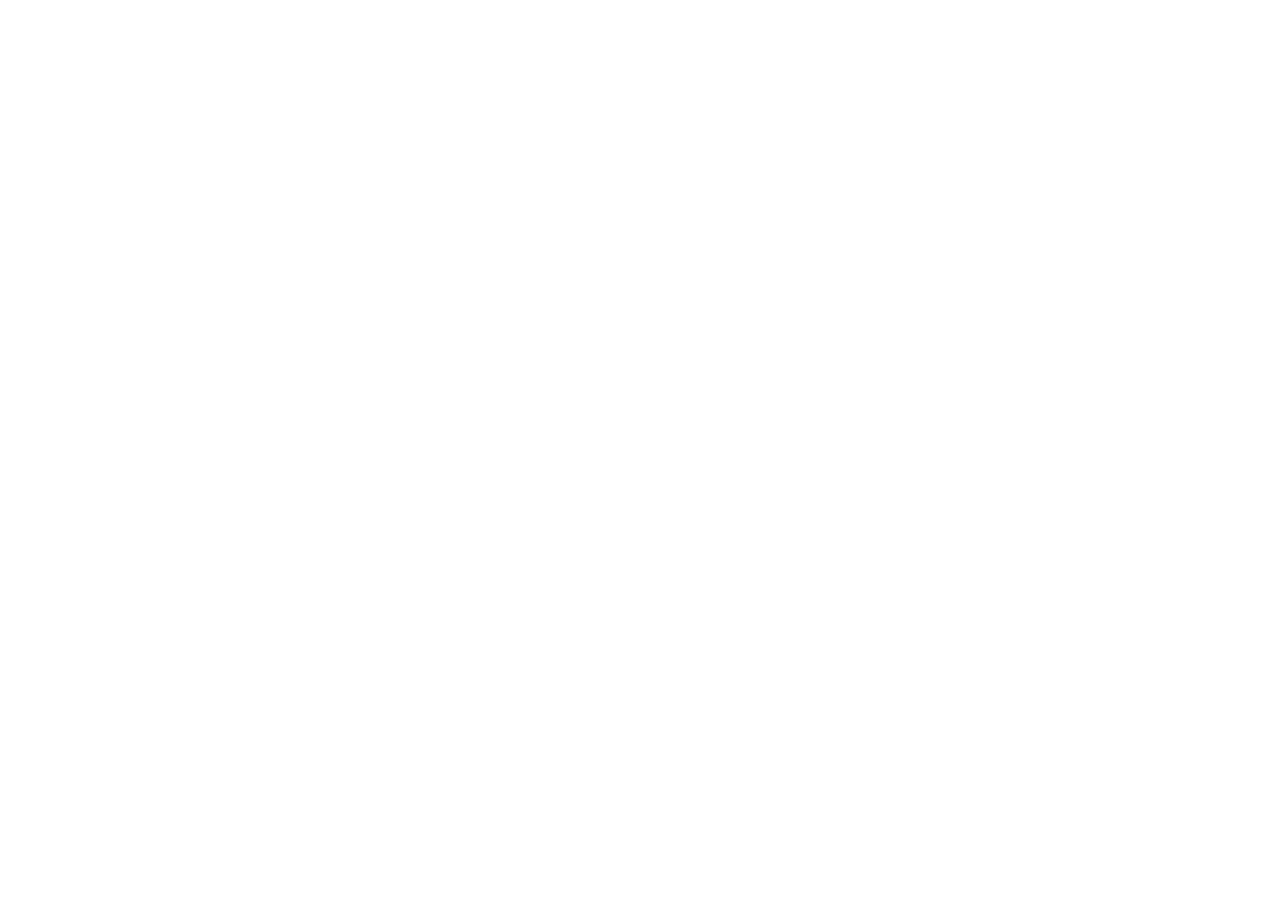
==== De07/index.html @ 96cd42d1 "update name" ====
<!DOCTYPE html>
<html lang="en">
<head>
    <meta charset="UTF-8">
    <meta name="viewport" content="width=device-width, initial-scale=1.0">
    <title>De07</title>
</head>
<body>
    
</body>
</html>
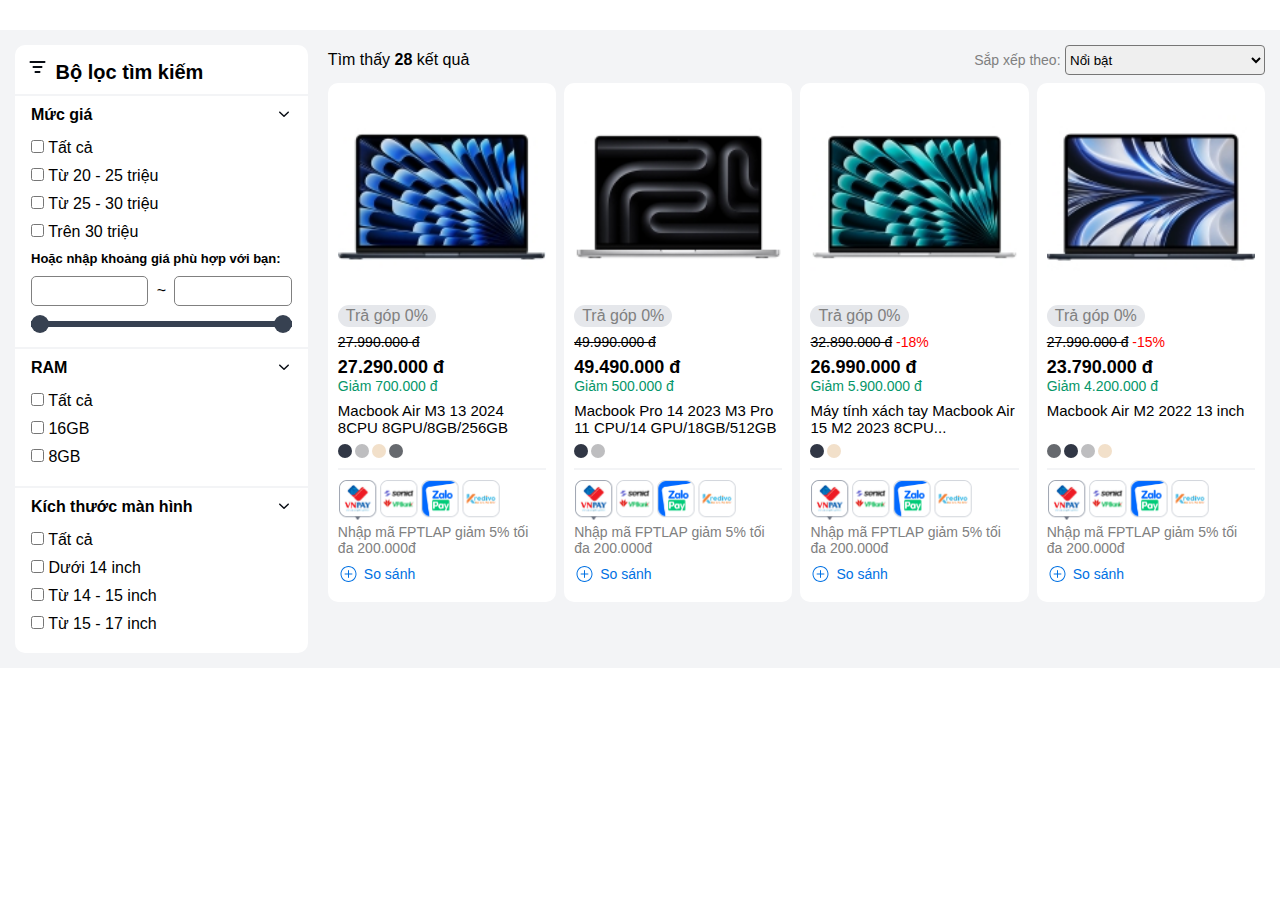
==== commit 4ded3e69: "Complete topic 7" ====
--- a/De07/index.html
+++ b/De07/index.html
@@ -1,11 +1,260 @@
 <!DOCTYPE html>
 <html lang="en">
+
 <head>
     <meta charset="UTF-8">
     <meta name="viewport" content="width=device-width, initial-scale=1.0">
     <title>De07</title>
+    <link rel="stylesheet" href="style.css">
 </head>
+
 <body>
-    
+    <div class="container-fluid">
+        <div class="row-left">
+            <div class="header">
+                <span class="filter">
+                    <svg class="mr-1" width="25" height="24" viewBox="0 0 25 24" fill="none"
+                        xmlns="http://www.w3.org/2000/svg">
+                        <path
+                            d="M10.5 16H14.5C15.0523 16 15.5 16.4477 15.5 17C15.5 17.5128 15.114 17.9355 14.6166 17.9933L14.5 18H10.5C9.94772 18 9.5 17.5523 9.5 17C9.5 16.4872 9.88604 16.0645 10.3834 16.0067L10.5 16H14.5H10.5ZM8.5 11H16.5C17.0523 11 17.5 11.4477 17.5 12C17.5 12.5128 17.114 12.9355 16.6166 12.9933L16.5 13H8.5C7.94772 13 7.5 12.5523 7.5 12C7.5 11.4872 7.88604 11.0645 8.38338 11.0067L8.5 11H16.5H8.5ZM5.5 6H19.5C20.0523 6 20.5 6.44772 20.5 7C20.5 7.51284 20.114 7.93551 19.6166 7.99327L19.5 8H5.5C4.94772 8 4.5 7.55228 4.5 7C4.5 6.48716 4.88604 6.06449 5.38338 6.00673L5.5 6H19.5H5.5Z"
+                            fill="#090D14"></path>
+                    </svg>
+                    Bộ lọc tìm kiếm
+                </span>
+            </div>
+            <div class="divider"></div>
+            <div class="choose-price choose">
+                <div class="accordion-active">
+                    <span>Mức giá</span>
+                    <svg width="16" height="16" viewBox="0 0 16 16" fill="none" xmlns="http://www.w3.org/2000/svg">
+                        <path
+                            d="M3.20041 5.73966C3.48226 5.43613 3.95681 5.41856 4.26034 5.70041L8 9.22652L11.7397 5.70041C12.0432 5.41856 12.5177 5.43613 12.7996 5.73966C13.0815 6.0432 13.0639 6.51775 12.7603 6.7996L8.51034 10.7996C8.22258 11.0668 7.77743 11.0668 7.48967 10.7996L3.23966 6.7996C2.93613 6.51775 2.91856 6.0432 3.20041 5.73966Z"
+                            fill="#090D14"></path>
+                    </svg>
+                </div>
+                <div class="accordion-collapse">
+                    <ul class="flex-col">
+                        <li>
+                            <input type="checkbox" name="price-range"> Tất cả
+                        </li>
+                        <li>
+                            <input type="checkbox" name="price-range"> Từ 20 - 25 triệu
+                        </li>
+                        <li>
+                            <input type="checkbox" name="price-range"> Từ 25 - 30 triệu
+                        </li>
+                        <li>
+                            <input type="checkbox" name="price-range"> Trên 30 triệu
+                        </li>
+                    </ul>
+                </div>
+                <p class="title-price-range">Hoặc nhập khoảng giá phù hợp với bạn:</p>
+                <div class="text-price-range">
+                    <input type="text" class="range-min">
+                    ~
+                    <input type="text" class="range-max">
+                </div>
+                <div class="range-slider">
+                    <input type="range" id="range1" min="0" max="100" value="0" oninput="slideOne()" />
+                    <input type="range" id="range2" min="0" max="100" value="100" oninput="slideTwo()" />
+                    <div class="slider-track"></div>
+                    <div class="slider-range"></div>
+                </div>
+                <script>
+                    let sliderOne = document.getElementById("range1");
+                    let sliderTwo = document.getElementById("range2");
+                    let sliderTrack = document.querySelector(".slider-track");
+                    let sliderRange = document.querySelector(".slider-range");
+                    function slideOne() {
+                        if (parseInt(sliderTwo.value) - parseInt(sliderOne.value) <= 0) {
+                            sliderOne.value = sliderTwo.value;
+                        }
+                        fillColor();
+                    }
+                    function slideTwo() {
+                        if (parseInt(sliderTwo.value) - parseInt(sliderOne.value) <= 0) {
+                            sliderTwo.value = sliderOne.value;
+                        }
+                        fillColor();
+                    }
+                    function fillColor() {
+                        let percent1 = (sliderOne.value / sliderOne.max) * 100;
+                        let percent2 = (sliderTwo.value / sliderTwo.max) * 100;
+                        sliderRange.style.left = percent1 + "%";
+                        sliderRange.style.width = (percent2 - percent1) + "%";
+                    }
+                    fillColor();
+                </script>
+            </div>
+            <div class="divider"></div>
+            <div class="choose-ram choose">
+                <div class="accordion-active">
+                    <span>RAM</span>
+                    <svg width="16" height="16" viewBox="0 0 16 16" fill="none" xmlns="http://www.w3.org/2000/svg">
+                        <path
+                            d="M3.20041 5.73966C3.48226 5.43613 3.95681 5.41856 4.26034 5.70041L8 9.22652L11.7397 5.70041C12.0432 5.41856 12.5177 5.43613 12.7996 5.73966C13.0815 6.0432 13.0639 6.51775 12.7603 6.7996L8.51034 10.7996C8.22258 11.0668 7.77743 11.0668 7.48967 10.7996L3.23966 6.7996C2.93613 6.51775 2.91856 6.0432 3.20041 5.73966Z"
+                            fill="#090D14"></path>
+                    </svg>
+                </div>
+                <div class="accordion-collapse">
+                    <ul class="flex-col">
+                        <li>
+                            <input type="checkbox" name="val-ram"> Tất cả
+                        </li>
+                        <li>
+                            <input type="checkbox" name="val-ram"> 16GB
+                        </li>
+                        <li>
+                            <input type="checkbox" name="val-ram"> 8GB
+                        </li>
+                    </ul>
+                </div>  
+            </div>
+            <div class="divider"></div>
+            <div class="choose-size-screen choose">
+                <div class="accordion-active">
+                    <span>Kích thước màn hình</span>
+                    <svg width="16" height="16" viewBox="0 0 16 16" fill="none" xmlns="http://www.w3.org/2000/svg">
+                        <path
+                            d="M3.20041 5.73966C3.48226 5.43613 3.95681 5.41856 4.26034 5.70041L8 9.22652L11.7397 5.70041C12.0432 5.41856 12.5177 5.43613 12.7996 5.73966C13.0815 6.0432 13.0639 6.51775 12.7603 6.7996L8.51034 10.7996C8.22258 11.0668 7.77743 11.0668 7.48967 10.7996L3.23966 6.7996C2.93613 6.51775 2.91856 6.0432 3.20041 5.73966Z"
+                            fill="#090D14"></path>
+                    </svg>
+                </div>
+                <div class="accordion-collapse">
+                    <ul class="flex-col">
+                        <li>
+                            <input type="checkbox" name="val-screen"> Tất cả
+                        </li>
+                        <li>
+                            <input type="checkbox" name="val-screen"> Dưới 14 inch
+                        </li>
+                        <li>
+                            <input type="checkbox" name="val-screen"> Từ 14 - 15 inch
+                        </li>
+                        <li>
+                            <input type="checkbox" name="val-screen"> Từ 15 - 17 inch
+                        </li>
+                    </ul>
+                </div>
+            </div>
+        </div>
+        <div class="row-right">
+            <div class="header-right">
+                <p class="result">Tìm thấy <strong>28</strong> kết quả</p>
+                <div class="sort">
+                    <span>Sắp xếp theo:</span>
+                    <select name="sort" id="sort">
+                        <option value="default">Nổi bật</option>
+                        <option value="price-asc">Giá thấp nhất</option>
+                        <option value="price-desc">Giá cao nhất</option>
+                        <option value="zero">Trả góp 0%</option>
+                    </select>
+                </div>
+            </div>
+            <div class="all-item">
+                <div class="item">
+                    <img src="img/mac1.jpg" alt="" class="img-item">
+                    <div class="line-tg">Trả góp 0%</div>
+                    <div class="real-price">
+                        <span class="value">27.990.000 đ</span>
+                        <!-- <span class="discount">-14%</span> -->
+                    </div>
+                    <p class="price">27.290.000 đ</p>
+                    <p class="price-discount">Giảm 700.000 đ</p>
+                    <p class="name">Macbook Air M3 13 2024 8CPU 8GPU/8GB/256GB</p>
+                    <ul class="color-wrap">
+                        <li class="color-gray-black"></li>
+                        <li class="color-gray-white"></li>
+                        <li class="color-gold"></li>
+                        <li class="color-gray"></li>
+                    </ul>
+                    <div class="divider"></div>
+                    <div class="icon-back">
+                        <img src="img/icon.png" alt="">
+                    </div>
+                    <p class="text1">Nhập mã FPTLAP giảm 5% tối đa 200.000đ</p>
+                    <div class="compare">
+                        <svg width="21" height="20" viewBox="0 0 21 20" fill="none" xmlns="http://www.w3.org/2000/svg"><path d="M6.5 10C6.5 9.72386 6.72386 9.5 7 9.5H10V6.5C10 6.22386 10.2239 6 10.5 6C10.7761 6 11 6.22386 11 6.5V9.5H14C14.2761 9.5 14.5 9.72386 14.5 10C14.5 10.2761 14.2761 10.5 14 10.5H11V13.5C11 13.7761 10.7761 14 10.5 14C10.2239 14 10 13.7761 10 13.5V10.5H7C6.72386 10.5 6.5 10.2761 6.5 10ZM10.5 18C14.9183 18 18.5 14.4183 18.5 10C18.5 5.58172 14.9183 2 10.5 2C6.08172 2 2.5 5.58172 2.5 10C2.5 14.4183 6.08172 18 10.5 18ZM10.5 17C6.63401 17 3.5 13.866 3.5 10C3.5 6.13401 6.63401 3 10.5 3C14.366 3 17.5 6.13401 17.5 10C17.5 13.866 14.366 17 10.5 17Z" fill="#0071e3"></path></svg>
+                        <span>So sánh</span>
+                    </div>
+                </div>
+                <div class="item">
+                    <img src="img/mac2.jpg" alt="" class="img-item">
+                    <div class="line-tg">Trả góp 0%</div>
+                    <div class="real-price">
+                        <span class="value">49.990.000 đ</span>
+                        <!-- <span class="discount">-14%</span> -->
+                    </div>
+                    <p class="price">49.490.000 đ</p>
+                    <p class="price-discount">Giảm 500.000 đ</p>
+                    <p class="name">Macbook Pro 14 2023 M3 Pro 11 CPU/14 GPU/18GB/512GB</p>
+                    <ul class="color-wrap">
+                        <li class="color-gray-black"></li>
+                        <li class="color-gray-white"></li>
+                    </ul>
+                    <div class="divider"></div>
+                    <div class="icon-back">
+                        <img src="img/icon.png" alt="">
+                    </div>
+                    <p class="text1">Nhập mã FPTLAP giảm 5% tối đa 200.000đ</p>
+                    <div class="compare">
+                        <svg width="21" height="20" viewBox="0 0 21 20" fill="none" xmlns="http://www.w3.org/2000/svg"><path d="M6.5 10C6.5 9.72386 6.72386 9.5 7 9.5H10V6.5C10 6.22386 10.2239 6 10.5 6C10.7761 6 11 6.22386 11 6.5V9.5H14C14.2761 9.5 14.5 9.72386 14.5 10C14.5 10.2761 14.2761 10.5 14 10.5H11V13.5C11 13.7761 10.7761 14 10.5 14C10.2239 14 10 13.7761 10 13.5V10.5H7C6.72386 10.5 6.5 10.2761 6.5 10ZM10.5 18C14.9183 18 18.5 14.4183 18.5 10C18.5 5.58172 14.9183 2 10.5 2C6.08172 2 2.5 5.58172 2.5 10C2.5 14.4183 6.08172 18 10.5 18ZM10.5 17C6.63401 17 3.5 13.866 3.5 10C3.5 6.13401 6.63401 3 10.5 3C14.366 3 17.5 6.13401 17.5 10C17.5 13.866 14.366 17 10.5 17Z" fill="#0071e3"></path></svg>
+                        <span>So sánh</span>
+                    </div>
+                </div>
+                <div class="item">
+                    <img src="img/mac3.jpg" alt="" class="img-item">
+                    <div class="line-tg">Trả góp 0%</div>
+                    <div class="real-price">
+                        <span class="value">32.890.000 đ</span>
+                        <span class="discount">-18%</span>
+                    </div>
+                    <p class="price">26.990.000 đ</p>
+                    <p class="price-discount">Giảm 5.900.000 đ</p>
+                    <p class="name">Máy tính xách tay Macbook Air 15 M2 2023 8CPU...</p>
+                    <ul class="color-wrap">
+                        <li class="color-gray-black"></li>
+                        <li class="color-gold"></li>
+                    </ul>
+                    <div class="divider"></div>
+                    <div class="icon-back">
+                        <img src="img/icon.png" alt="">
+                    </div>
+                    <p class="text1">Nhập mã FPTLAP giảm 5% tối đa 200.000đ</p>
+                    <div class="compare">
+                        <svg width="21" height="20" viewBox="0 0 21 20" fill="none" xmlns="http://www.w3.org/2000/svg"><path d="M6.5 10C6.5 9.72386 6.72386 9.5 7 9.5H10V6.5C10 6.22386 10.2239 6 10.5 6C10.7761 6 11 6.22386 11 6.5V9.5H14C14.2761 9.5 14.5 9.72386 14.5 10C14.5 10.2761 14.2761 10.5 14 10.5H11V13.5C11 13.7761 10.7761 14 10.5 14C10.2239 14 10 13.7761 10 13.5V10.5H7C6.72386 10.5 6.5 10.2761 6.5 10ZM10.5 18C14.9183 18 18.5 14.4183 18.5 10C18.5 5.58172 14.9183 2 10.5 2C6.08172 2 2.5 5.58172 2.5 10C2.5 14.4183 6.08172 18 10.5 18ZM10.5 17C6.63401 17 3.5 13.866 3.5 10C3.5 6.13401 6.63401 3 10.5 3C14.366 3 17.5 6.13401 17.5 10C17.5 13.866 14.366 17 10.5 17Z" fill="#0071e3"></path></svg>
+                        <span>So sánh</span>
+                    </div>
+                </div>
+                <div class="item">
+                    <img src="img/mac4.jpg" alt="" class="img-item">
+                    <div class="line-tg">Trả góp 0%</div>
+                    <div class="real-price">
+                        <span class="value">27.990.000 đ</span>
+                        <span class="discount">-15%</span>
+                    </div>
+                    <p class="price">23.790.000 đ</p>
+                    <p class="price-discount">Giảm 4.200.000 đ</p>
+                    <p class="name">Macbook Air M2 2022 13 inch</p>
+                    <ul class="color-wrap">
+                        <li class="color-gray"></li>
+                        <li class="color-gray-black"></li>
+                        <li class="color-gray-white"></li>
+                        <li class="color-gold"></li>
+                    </ul>
+                    <div class="divider"></div>
+                    <div class="icon-back">
+                        <img src="img/icon.png" alt="">
+                    </div>
+                    <p class="text1">Nhập mã FPTLAP giảm 5% tối đa 200.000đ</p>
+                    <div class="compare">
+                        <svg width="21" height="20" viewBox="0 0 21 20" fill="none" xmlns="http://www.w3.org/2000/svg"><path d="M6.5 10C6.5 9.72386 6.72386 9.5 7 9.5H10V6.5C10 6.22386 10.2239 6 10.5 6C10.7761 6 11 6.22386 11 6.5V9.5H14C14.2761 9.5 14.5 9.72386 14.5 10C14.5 10.2761 14.2761 10.5 14 10.5H11V13.5C11 13.7761 10.7761 14 10.5 14C10.2239 14 10 13.7761 10 13.5V10.5H7C6.72386 10.5 6.5 10.2761 6.5 10ZM10.5 18C14.9183 18 18.5 14.4183 18.5 10C18.5 5.58172 14.9183 2 10.5 2C6.08172 2 2.5 5.58172 2.5 10C2.5 14.4183 6.08172 18 10.5 18ZM10.5 17C6.63401 17 3.5 13.866 3.5 10C3.5 6.13401 6.63401 3 10.5 3C14.366 3 17.5 6.13401 17.5 10C17.5 13.866 14.366 17 10.5 17Z" fill="#0071e3"></path></svg>
+                        <span>So sánh</span>
+                    </div>
+                </div>
+            </div>
+        </div>
+    </div>
 </body>
+
 </html>--- a/De07/style.css
+++ b/De07/style.css
@@ -0,0 +1,254 @@
+* {
+    margin: 0;
+    padding: 0;
+    box-sizing: border-box;
+    font-family: sans-serif;
+}
+
+.container-fluid {
+    display: flex;
+    gap: 20px;
+    max-width: 1280px;
+    padding: 15px;
+    /* border: 1px solid red; */
+    background-color: #f3f4f6;
+    margin: 30px auto;
+}
+
+.row-left {
+    width: 25%;
+    border-radius: 10px;
+    border: none;
+    /* border: 1px solid blue; */
+    background-color: white;
+}
+
+.row-right {
+    width: 80%;
+    /* border: 1px solid green; */
+}
+
+.header {
+    margin: 10px;
+    font-size: 20px;
+    font-weight: 700;
+    align-items: center;
+}
+
+.divider {
+    border: 1px solid #f3f4f6;
+    margin-top: 10px;
+    margin-bottom: 10px;
+}
+
+.choose-price {
+    margin: 10px 16px 20px 16px;
+}
+
+.accordion-active {
+    display: flex;
+    justify-content: space-between;
+    margin-bottom: 15px;
+    font-weight: 600;
+}
+
+.accordion-collapse .flex-col {
+    list-style: none;
+}
+
+.flex-col > * {
+    margin-bottom: 10px;
+}
+
+.title-price-range {
+    margin-top: 10px;
+    margin-bottom: 10px;
+    font-size: 13px;
+    font-weight: 600;
+}
+
+.text-price-range {
+    display: flex;
+    justify-content: space-between;
+    align-items: center;
+    margin-bottom: 15px;
+}
+
+.text-price-range input {
+    width: 45%;
+    height: 30px;
+    text-align: right;
+    border-radius: 5px;
+    border: 1px solid gray;
+}
+
+.range-slider {
+    width: 100%;
+    position: relative;
+    height: 6px;
+}
+
+.range-slider input[type="range"] {
+    position: absolute;
+    pointer-events: none;
+    -webkit-appearance: none;
+    appearance: none;
+    width: 100%;
+    height: 6px;
+    background: transparent;
+}
+
+.range-slider input[type="range"]::-webkit-slider-thumb {
+    pointer-events: all;
+    width: 18px;
+    height: 18px;
+    border-radius: 50%;
+    background: #374151;
+    cursor: pointer;
+    -webkit-appearance: none;
+    appearance: none;
+}
+
+.range-slider .slider-track {
+    position: absolute;
+    height: 6px;
+    background: #d3d3d3;
+    z-index: 1;
+}
+
+.range-slider .slider-range {
+    position: absolute;
+    height: 6px;
+    background: #374151;
+    z-index: 2;
+}
+
+.choose {
+    margin: 10px 16px 20px 16px;
+}
+
+.row-right .header-right {
+    display: flex;
+    justify-content: space-between;
+    height: 30px;
+    align-items: center;
+    /* border: 1px solid red; */
+}
+
+.header-right select {
+    height: 30px;
+    width: 200px;
+    border-radius: 4px;
+}
+
+.sort span {
+    color: gray;
+    font-size: 14px;
+}
+
+.header-right {
+    margin-bottom: 8px;
+}
+
+.all-item {
+    display: flex;
+    justify-content: space-between;
+    gap: 8px;
+}
+
+.all-item .item {
+    /* border: 2px solid red; */
+    width: 25%;
+    background-color: white;
+    padding: 10px;
+    border-radius: 10px;
+}
+
+.all-item .item .img-item {
+    width: 100%;
+    height: auto;
+    border-radius: 10px;
+}
+
+.all-item .item .line-tg {
+    background-color: rgb(229 231 235);
+    display: inline-block;
+    padding: 2px 8px 2px 8px;
+    border-radius: 1.5rem;
+    color: gray;
+}
+
+.real-price {
+    font-size: 14px;
+    height: 30px;
+    align-content: center;
+}
+
+.real-price .value {
+    text-decoration: line-through;
+}
+
+.real-price .discount {
+    color: red;
+}
+
+.item .price {
+    font-size: 18px;
+    font-weight: 600;
+}
+
+.item .price-discount {
+    font-size: 14px;
+    color: #059669;
+    margin-bottom: 8px;
+}
+
+.item .name {
+    font-size: 15px;
+    margin-top: 8px;
+    margin-bottom: 8px;
+    height: 34px;
+}
+
+.color-wrap {
+    list-style-type: none;
+    padding: 0;
+    display: flex;
+    gap: 3px;
+    margin-top: 8px;
+    margin-bottom: 8px;
+}
+
+.color-wrap li {
+    width: 14px;
+    height: 14px;
+    border-radius: 50%;
+}
+
+.color-gray {
+    background-color: rgb(102, 105, 110);
+}
+.color-gray-black {
+    background-color: rgb(49, 55, 69);
+}
+.color-gold {
+    background-color: rgb(242, 224, 202);
+}
+.color-gray-white {
+    background-color: rgb(190, 190, 192);
+}
+
+.item .text1 {
+    color: gray;
+    font-size: 14px;
+}
+
+.item .compare {
+    display: flex;
+    align-items: center;
+    gap: 5px;
+    font-size: 14px;
+    color: #0071e3;
+    margin-top: 8px;
+    margin-bottom: 8px;
+}
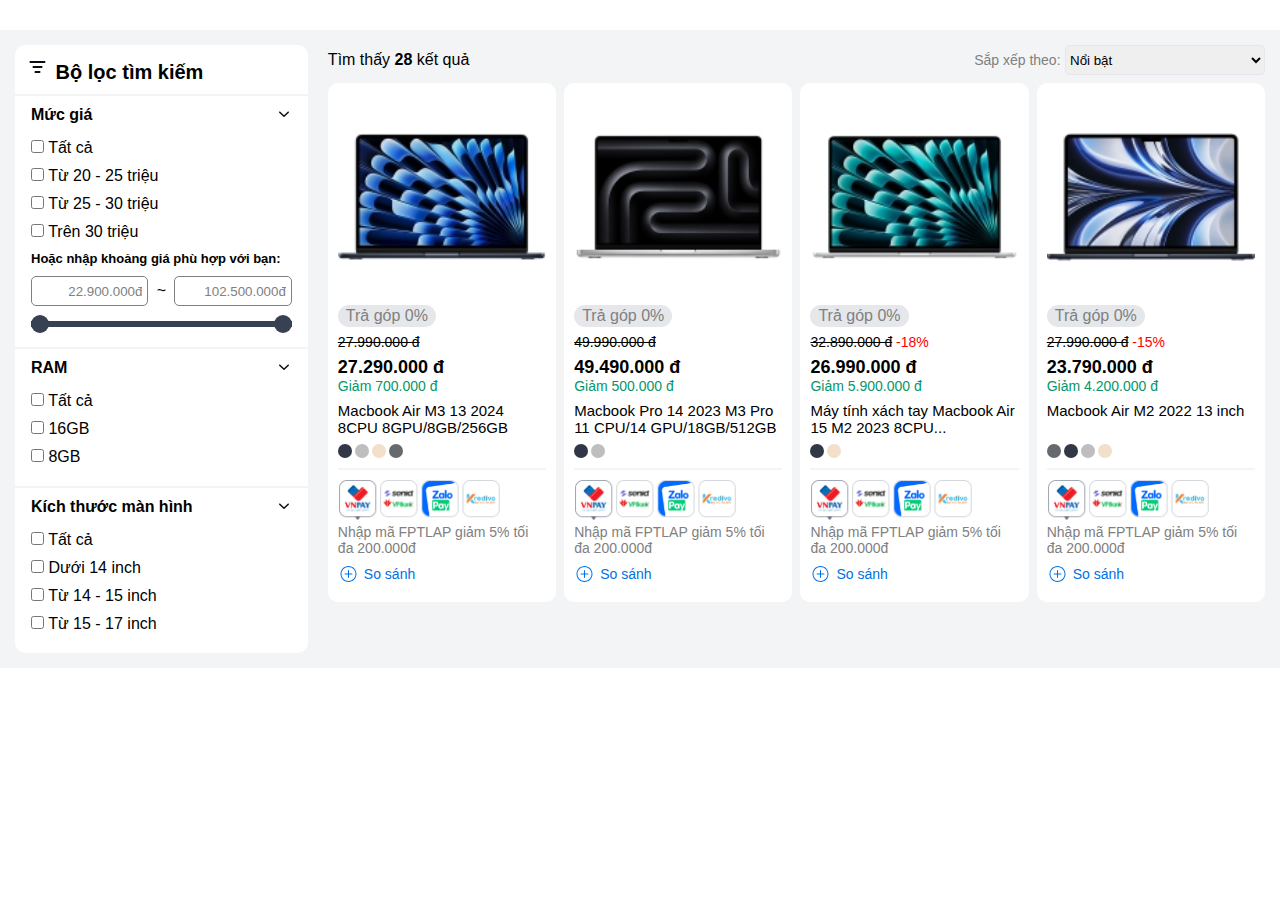
==== commit ad5da961: "New Update topic 7" ====
--- a/De07/index.html
+++ b/De07/index.html
@@ -50,9 +50,9 @@
                 </div>
                 <p class="title-price-range">Hoặc nhập khoảng giá phù hợp với bạn:</p>
                 <div class="text-price-range">
-                    <input type="text" class="range-min">
+                    <input type="text" class="range-min" value="22.900.000đ"> 
                     ~
-                    <input type="text" class="range-max">
+                    <input type="text" class="range-max" value="102.500.000đ">
                 </div>
                 <div class="range-slider">
                     <input type="range" id="range1" min="0" max="100" value="0" oninput="slideOne()" />
--- a/De07/style.css
+++ b/De07/style.css
@@ -80,6 +80,8 @@
     text-align: right;
     border-radius: 5px;
     border: 1px solid gray;
+    padding: 5px;
+    color: gray;
 }
 
 .range-slider {
@@ -146,6 +148,10 @@
     font-size: 14px;
 }
 
+.sort select{
+    border: 1px solid #e5e7eb;
+}
+
 .header-right {
     margin-bottom: 8px;
 }
